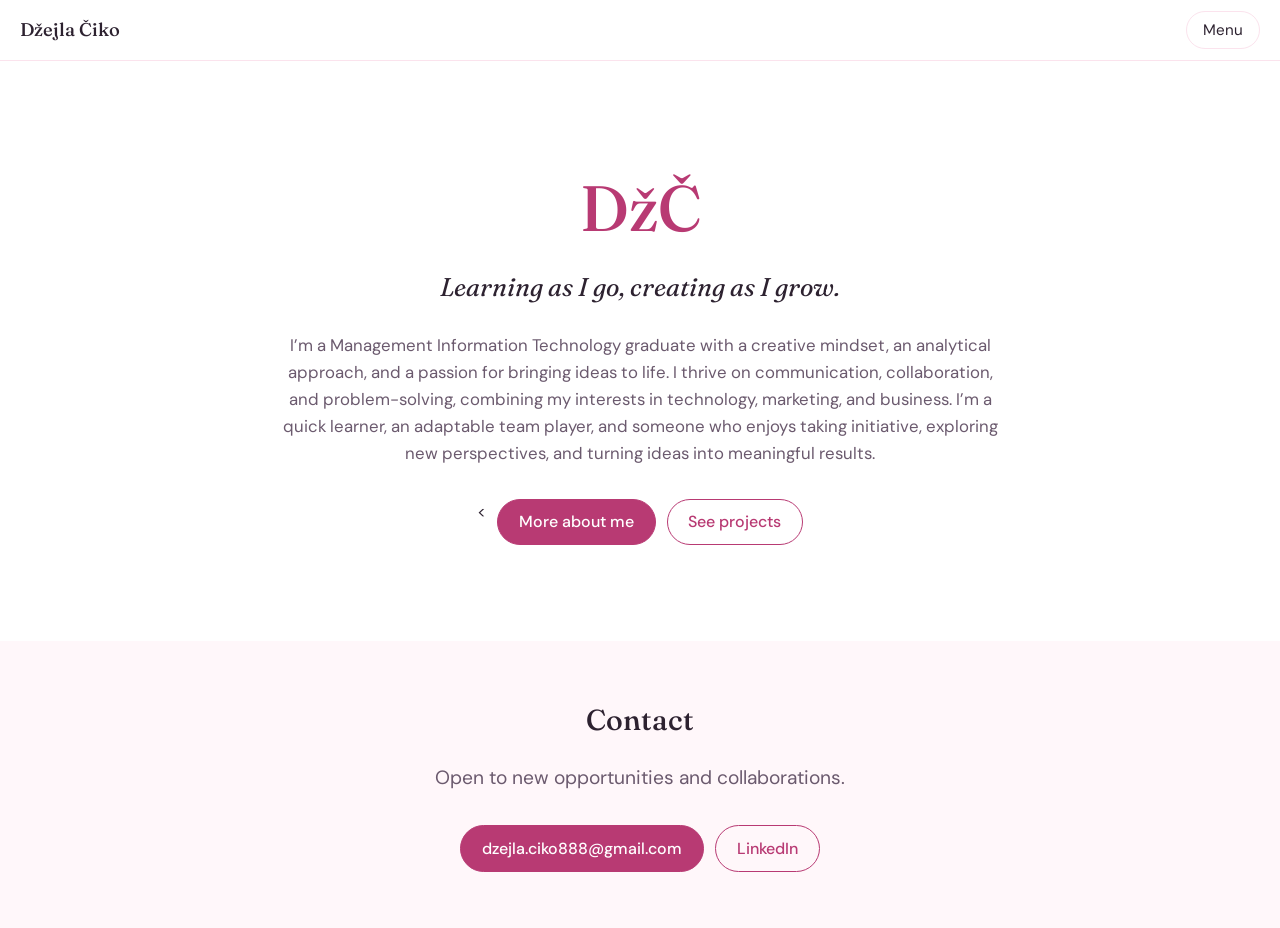
==== index.html @ 60c9c36e "initial portfolio upload" ====
<!DOCTYPE html>
<html lang="bs">
<head>
  <meta charset="utf-8">
  <meta name="viewport" content="width=device-width, initial-scale=1">
  <title>Džejla Čiko</title>
  <link rel="stylesheet" href="https://fonts.googleapis.com/css2?family=Fraunces:ital,opsz,wght@0,9..144,500;1,9..144,500&family=DM+Sans:wght@400;500&display=swap">
  <link rel="stylesheet" href="style.css">
</head>
<body>
        <header class="bar">
    <a class="logo" href="index.html">Džejla Čiko</a>

    <details class="menu">
      <summary>Menu</summary>
      <div class="panel">
        <a href="index.html">Main page</a>
        <a href="projects.html">Projects</a>
        <a class="group" href="about.html">About me</a>
        <div class="sub">
          <a href="about.html#professional">Professional</a>
          <a href="about.html#personal">Personal</a>
        </div>
        <a href="index.html#contact">Contact</a>
      </div>
    </details>
  </header>
    <div class="hero">
    <h1>DžČ</h1>
    <p class="tagline">Learning as I go, creating as I grow.</p>
    <p class="desc">
      I’m a Management Information Technology graduate with a creative mindset, an analytical approach, and a passion for bringing ideas to life. I thrive on communication, collaboration, and problem-solving, combining my interests in technology, marketing, and business. I’m a quick learner, an adaptable team player, and someone who enjoys taking initiative, exploring new perspectives, and turning ideas into meaningful results.
    </p>
    <div class="btns">
      <      <a class="btn main" href="about.html">More about me</a>
      <a class="btn ghost" href="projects.html">See projects</a>
    </div>
  </div>
  <section class="contact" id="contact">
    <h2>Contact</h2>
    <p>Open to new opportunities and collaborations.</p>
    <div class="btns">
      <a class="btn main" href="mailto:dzejla.ciko888@gmail.com">dzejla.ciko888@gmail.com</a>
      <a class="btn ghost" href="https://www.linkedin.com/" target="_blank">LinkedIn</a>
    </div>
  </section>
</body>
</html>
---- style.css ----
:root {
  --bg: #ffffff;
  --ink: #2d2230;
  --muted: #6b5a6e;
  --berry: #b83a73;
  --blush: #fbe3ed;
  --serif: "Fraunces", Georgia, serif;
  --sans: "DM Sans", system-ui, sans-serif;
}

body {
  margin: 0;
  background: var(--bg);
  color: var(--ink);
  font-family: var(--sans);
  line-height: 1.6;
}

.hero {
  text-align: center;
  padding: 6rem 1.25rem;
}

h1 {
  font-family: var(--serif);
  font-weight: 500;
  font-size: 4rem;
  color: var(--berry);
  margin: 0;
}

p {
  font-size: 1.2rem;
  color: var(--muted);
}
.tagline {
  font-family: var(--serif);
  font-style: italic;
  font-size: 1.6rem;
  color: var(--ink);
  margin: 0.5rem 0 0;
}

.desc {
  max-width: 60ch;
  margin: 1.5rem auto 0;
  font-size: 1.05rem;
}

.btns {
  display: flex;
  gap: 0.7rem;
  justify-content: center;
  flex-wrap: wrap;
  margin-top: 2rem;
}

.btn {
  padding: 0.6rem 1.3rem;
  border-radius: 999px;
  border: 1.5px solid var(--berry);
  text-decoration: none;
  font-weight: 500;
  color: var(--berry);
}

.btn:hover { background: var(--blush); }
.btn.main { background: var(--berry); color: #fff; }
.btn.main:hover { background: #9c2f60; }
.bar {
  position: sticky;
  top: 0;
  z-index: 10;
  display: flex;
  justify-content: space-between;
  align-items: center;
  padding: 0.7rem 1.25rem;
  background: var(--bg);
  border-bottom: 1px solid var(--blush);
}

.logo {
  font-family: var(--serif);
  font-size: 1.15rem;
  font-weight: 500;
  color: var(--ink);
  text-decoration: none;
}

.menu { position: relative; }

.menu summary {
  list-style: none;
  cursor: pointer;
  padding: 0.35rem 1rem;
  border: 1px solid var(--blush);
  border-radius: 999px;
  font-size: 0.95rem;
}
.menu summary::-webkit-details-marker { display: none; }

.panel {
  position: absolute;
  right: 0;
  top: calc(100% + 0.5rem);
  min-width: 200px;
  padding: 0.5rem;
  background: var(--bg);
  border: 1px solid var(--blush);
  border-radius: 14px;
  box-shadow: 0 10px 30px rgba(120, 40, 80, 0.12);
}

.panel a {
  display: block;
  padding: 0.45rem 0.8rem;
  border-radius: 8px;
  color: var(--ink);
  text-decoration: none;
}
.panel a:hover { background: var(--blush); }

.panel .group {
  color: var(--berry);
  font-family: var(--serif);
  font-weight: 500;
}
.panel .sub a { padding-left: 1.6rem; }
html { scroll-padding-top: 4.5rem; scroll-behavior: smooth; }

.page { max-width: 760px; margin: 0 auto; padding: 3rem 1.25rem; }
.page h1 { font-size: 2.6rem; }

h2 {
  font-family: var(--serif);
  font-weight: 500;
  font-size: 1.8rem;
  margin: 2.5rem 0 0.5rem;
}

.contact { text-align: center; padding: 3.5rem 1.25rem; background: #fff7fa; }
.contact h2 { margin: 0; }
/* ---------- project cards ---------- */
.intro { color: var(--muted); }

.cards {
  display: grid;
  grid-template-columns: repeat(auto-fit, minmax(240px, 1fr));
  gap: 1.2rem;
  margin-top: 2rem;
}

.card {
  display: flex;
  flex-direction: column;
  gap: 0.5rem;
  overflow: hidden;
  border: 1px solid var(--blush);
  border-radius: 18px;
  background: var(--bg);
  color: var(--ink);
  text-decoration: none;
  transition: transform 0.25s ease, box-shadow 0.25s ease, border-color 0.25s ease;
}
.card > :not(.vis) { margin: 0 1.3rem; }
.card h3 { font-family: var(--serif); font-weight: 500; font-size: 1.25rem; margin-top: 0.2rem; }
.card p { font-size: 0.95rem; margin-top: 0; }

.vis {
  aspect-ratio: 16 / 10;
  display: grid;
  place-items: center;
  text-align: center;
  font-family: var(--serif);
  font-size: 1.5rem;
  line-height: 1.2;
  color: var(--berry);
  margin-bottom: 0.4rem;
  transition: transform 0.4s ease;
}
.v1 { background: #fbe3ed; }
.v2 { background: #ece3f8; }
.v3 { background: #fff1c2; color: #6b4a00; }

.tag {
  align-self: flex-start;
  background: var(--blush);
  color: var(--berry);
  font-size: 0.8rem;
  font-weight: 500;
  padding: 0.15rem 0.7rem;
  border-radius: 999px;
}

.go {
  align-self: flex-start;
  color: var(--berry);
  font-weight: 500;
  font-size: 0.92rem;
  margin-bottom: 1.3rem;
  transition: transform 0.25s ease;
}

/* ---------- hover effects ---------- */
.card:hover {
  transform: translateY(-6px);
  border-color: var(--berry);
  box-shadow: 0 14px 30px rgba(184, 58, 115, 0.15);
}
.card:hover .vis { transform: scale(1.06); }
.card:hover .go { transform: translateX(6px); }

.btn { transition: transform 0.2s ease, box-shadow 0.2s ease, background 0.2s ease; }
.btn:hover { transform: translateY(-2px); box-shadow: 0 6px 16px rgba(184, 58, 115, 0.2); }

.logo { transition: color 0.2s ease; }
.logo:hover { color: var(--berry); }

.menu summary { transition: background 0.2s ease, border-color 0.2s ease; }
.menu summary:hover { background: var(--blush); border-color: var(--berry); }

.panel a { transition: background 0.2s ease, padding-left 0.2s ease; }
.panel a:hover { padding-left: 1.1rem; }
.panel .sub a:hover { padding-left: 1.9rem; }

/* ---------- entrance animations ---------- */
@keyframes rise {
  from { opacity: 0; transform: translateY(14px); }
  to   { opacity: 1; transform: none; }
}
@keyframes drop {
  from { opacity: 0; transform: translateY(-6px); }
  to   { opacity: 1; transform: none; }
}
.hero { animation: rise 0.8s ease both; }
.menu[open] .panel { animation: drop 0.25s ease; }

/* respect people who turn animations off */
@media (prefers-reduced-motion: reduce) {
  * { animation: none !important; transition: none !important; }
}
/* ---------- project page ---------- */
.back {
  display: inline-block;
  margin-bottom: 1.5rem;
  color: var(--berry);
  text-decoration: none;
  font-weight: 500;
  font-size: 0.95rem;
  transition: transform 0.2s ease;
}
.back:hover { transform: translateX(-4px); }

.lede { font-size: 1.1rem; color: var(--muted); max-width: 62ch; }

.facts {
  display: flex;
  flex-wrap: wrap;
  gap: 0.5rem;
  list-style: none;
  padding: 0;
  margin: 1.4rem 0 0;
}
.facts li {
  border: 1px solid var(--blush);
  background: #fff7fa;
  border-radius: 999px;
  padding: 0.2rem 0.85rem;
  font-size: 0.9rem;
}

.blk { margin-top: 2rem; }
.blk h3 {
  font-family: var(--serif);
  font-weight: 500;
  font-size: 1.25rem;
  color: var(--berry);
  margin: 0 0 0.4rem;
}
.blk p, .blk ul { max-width: 64ch; margin-top: 0; }

.todo {
  display: inline-block;
  background: #fff1c2;
  color: #4a3200;
  padding: 0.1rem 0.5rem;
  border-radius: 6px;
}
.gallery {
  display: grid;
  grid-template-columns: repeat(auto-fit, minmax(160px, 1fr));
  gap: 0.8rem;
  margin-top: 1rem;
}
.tile {
  aspect-ratio: 4 / 5;
  display: grid;
  place-items: center;
  text-align: center;
  padding: 0.6rem;
  border: 1.5px dashed var(--berry);
  border-radius: 14px;
  background: #fff7fa;
  color: var(--muted);
  font-size: 0.9rem;
  transition: transform 0.25s ease, background 0.25s ease;
}
.tile:hover { transform: translateY(-4px); background: var(--blush); }
/* ---------- timeline ---------- */
.tl {
  list-style: none;
  padding: 0;
  margin: 0.8rem 0 0;
  border-left: 1.5px solid var(--berry);
}
.tl li {
  position: relative;
  padding: 0 0 1.1rem 1.2rem;
  max-width: 64ch;
}
.tl li::before {
  content: "";
  position: absolute;
  left: -5.5px;
  top: 0.55rem;
  width: 9px;
  height: 9px;
  border-radius: 50%;
  background: var(--bg);
  border: 1.5px solid var(--berry);
  transition: background 0.2s ease, transform 0.2s ease;
}
.tl li:hover::before { background: var(--berry); transform: scale(1.3); }
.tl b { display: block; font-weight: 500; }
.tl .m { display: block; color: var(--muted); font-size: 0.9rem; }
.tl .d { display: block; font-size: 0.95rem; }

.facts li { transition: background 0.2s ease, border-color 0.2s ease; }
.facts li:hover { background: var(--blush); border-color: var(--berry); }
/* ---------- longer text (hobbies, inspiration) ---------- */
.prose p {
  margin: 0 0 1rem;
  line-height: 1.75;
}

/* text aligned on both sides, only on wider screens */
@media (min-width: 600px) {
  .prose p { text-align: justify; }
}
/* ---------- tabs (Professional / Personal) ---------- */
.tabs {
  display: flex;
  gap: 0.5rem;
  margin: 1.5rem 0 2rem;
  flex-wrap: wrap;
}
.tab {
  font: 500 1rem var(--sans);
  padding: 0.55rem 1.5rem;
  border-radius: 999px;
  border: 1.5px solid var(--berry);
  background: var(--bg);
  color: var(--berry);
  cursor: pointer;
  transition: background 0.2s ease, color 0.2s ease, transform 0.2s ease;
}
.tab:hover { background: var(--blush); transform: translateY(-2px); }
.tab[aria-selected="true"] { background: var(--berry); color: #fff; }

.tabpanel[hidden] { display: none; }
.tabpanel { animation: rise 0.4s ease both; }

/* ---------- one size for all longer text ---------- */
.lede,
.prose p,
.tl .d p {
  font-size: 1rem;
  line-height: 1.75;
  margin: 0 0 1rem;
  color: var(--ink);
}
.lede { color: var(--muted); }
.tl .d { margin-top: 0.5rem; }
.tl li { max-width: 70ch; }
.prose p, .blk p { max-width: 70ch; }

/* text aligned on both sides (wider screens only) */
@media (min-width: 600px) {
  .prose p,
  .tl .d p { text-align: justify; }
}

/* ---------- "What I'm into" cards ---------- */
.interests {
  list-style: none;
  padding: 0;
  margin: 0.8rem 0 0;
  display: grid;
  grid-template-columns: repeat(auto-fit, minmax(250px, 1fr));
  gap: 0.9rem;
}
.interests li {
  border: 1px solid var(--blush);
  background: #fff7fa;
  border-radius: 14px;
  padding: 1rem 1.1rem;
  font-size: 1rem;
  line-height: 1.6;
  transition: transform 0.25s ease, border-color 0.25s ease, box-shadow 0.25s ease;
}
.interests li:hover {
  transform: translateY(-4px);
  border-color: var(--berry);
  box-shadow: 0 10px 22px rgba(184, 58, 115, 0.12);
}
.interests b {
  display: block;
  font-family: var(--serif);
  font-weight: 500;
  font-size: 1.05rem;
  color: var(--berry);
  margin-bottom: 0.25rem;
}
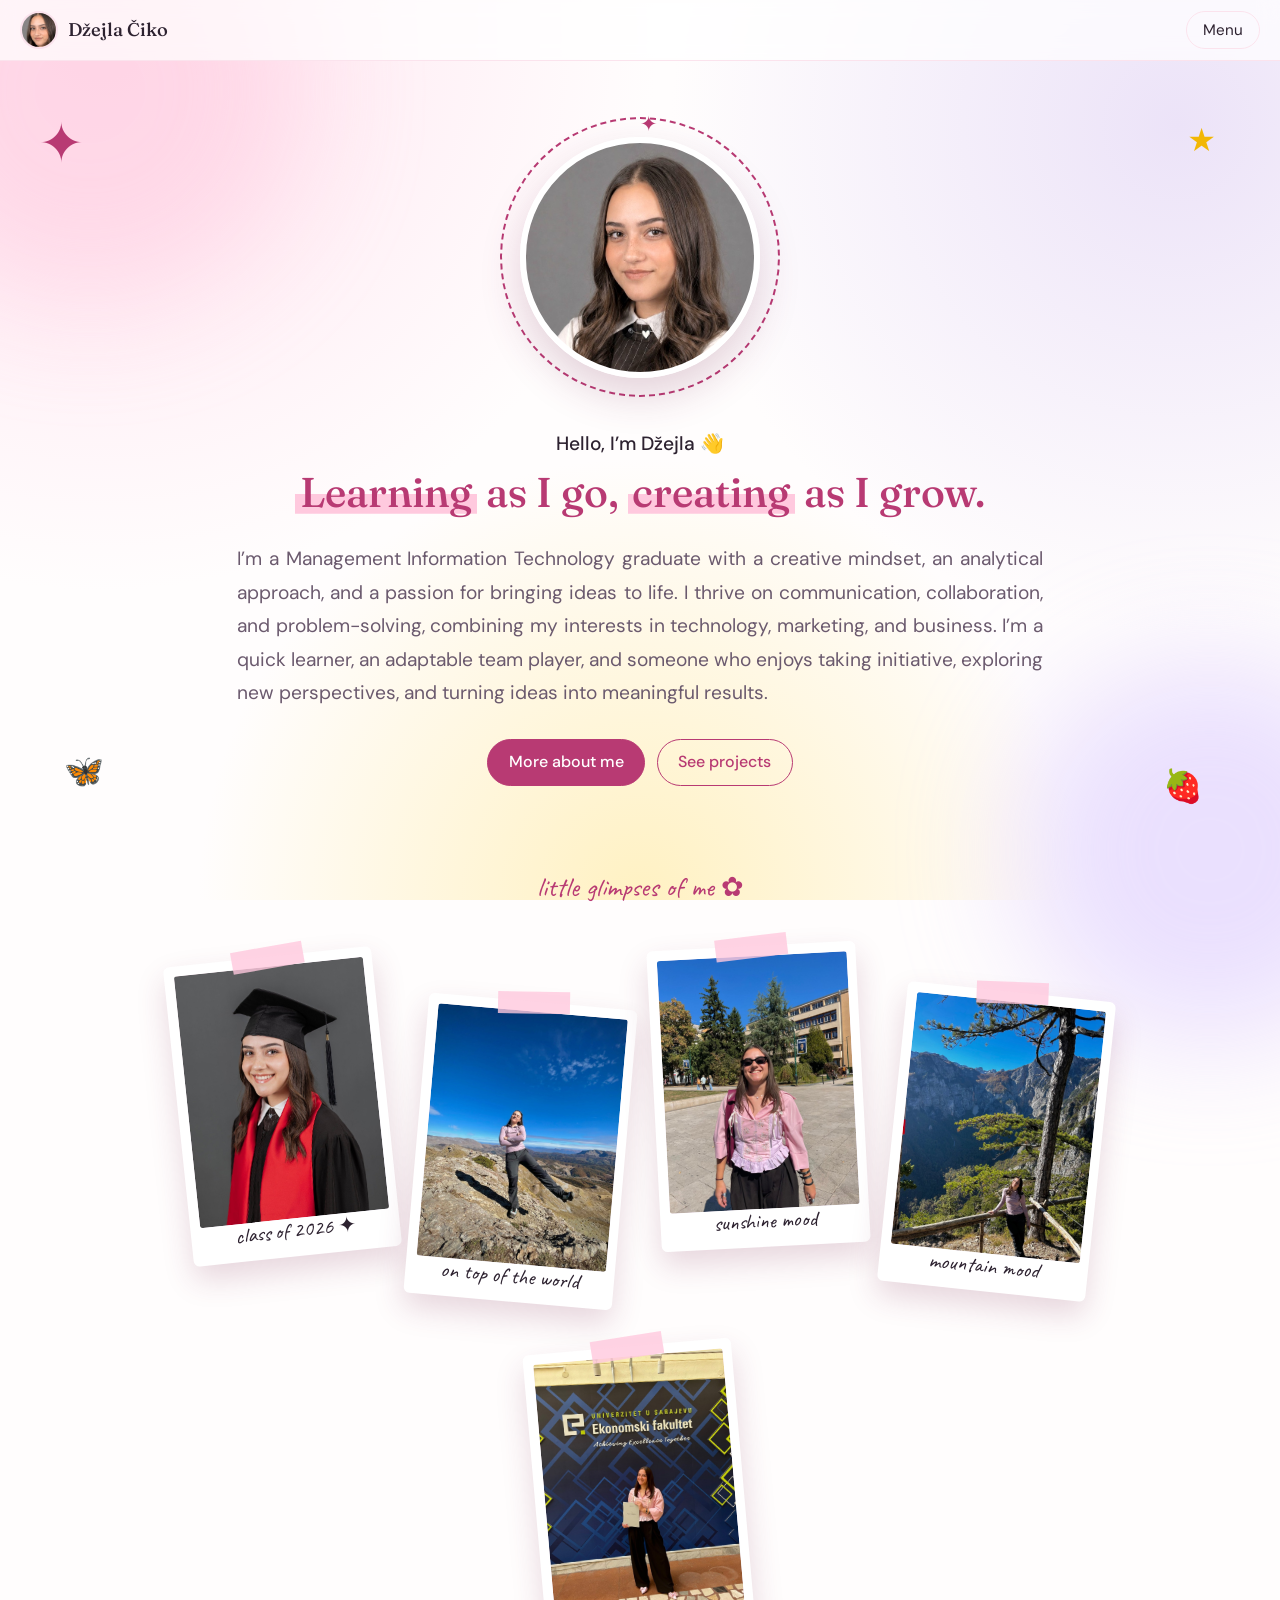
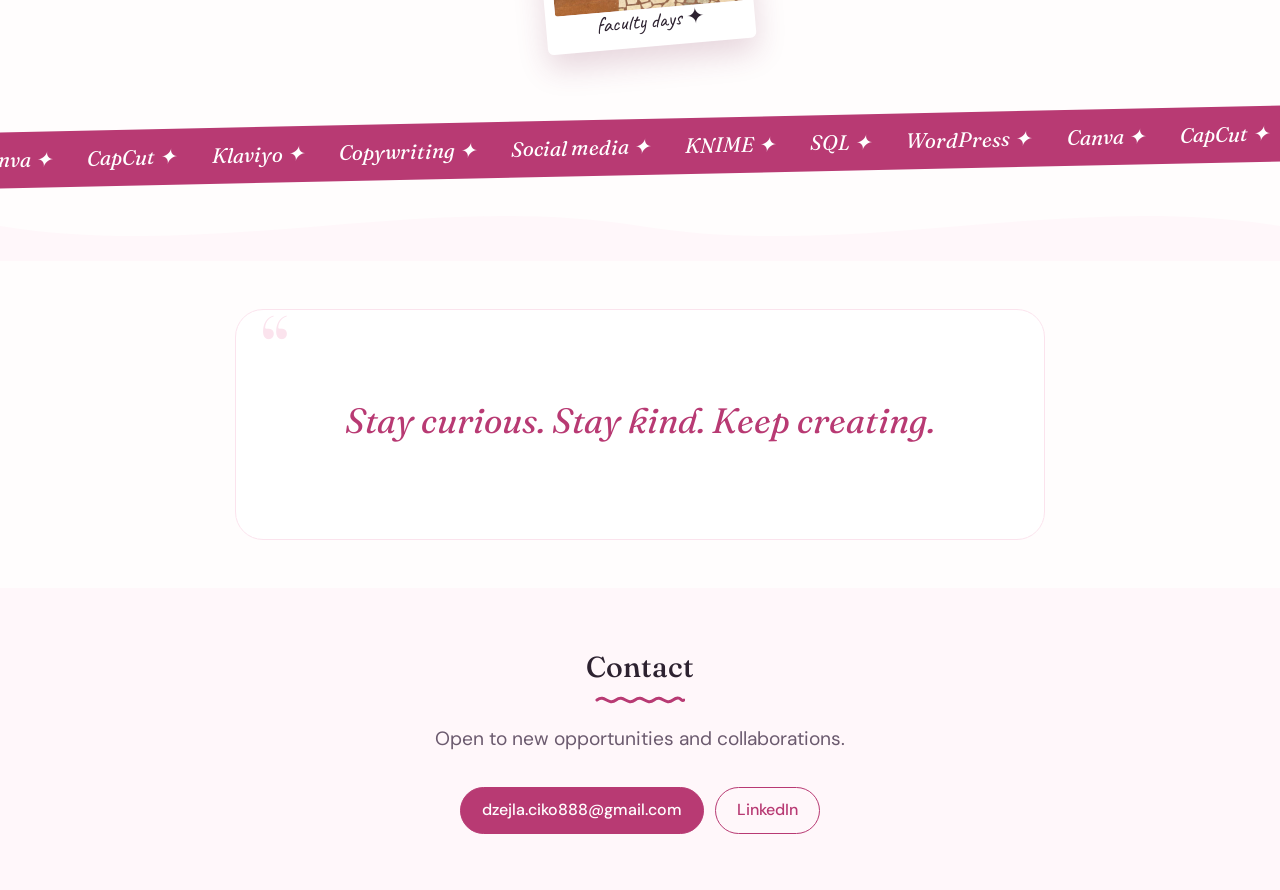
==== commit 86168830: "updated portfolio design" ====
--- a/index.html
+++ b/index.html
@@ -8,9 +8,12 @@
   <link rel="stylesheet" href="style.css">
 </head>
 <body>
-        <header class="bar">
-    <a class="logo" href="index.html">Džejla Čiko</a>
 
+  <header class="bar">
+    <a class="logo" href="index.html">
+      <span class="mini" style="--img:url('images/me.jpg')"></span>
+      Džejla Čiko
+    </a>
     <details class="menu">
       <summary>Menu</summary>
       <div class="panel">
@@ -25,17 +28,69 @@
       </div>
     </details>
   </header>
-    <div class="hero">
-    <h1>DžČ</h1>
-    <p class="tagline">Learning as I go, creating as I grow.</p>
-    <p class="desc">
-      I’m a Management Information Technology graduate with a creative mindset, an analytical approach, and a passion for bringing ideas to life. I thrive on communication, collaboration, and problem-solving, combining my interests in technology, marketing, and business. I’m a quick learner, an adaptable team player, and someone who enjoys taking initiative, exploring new perspectives, and turning ideas into meaningful results.
-    </p>
-    <div class="btns">
-      <      <a class="btn main" href="about.html">More about me</a>
-      <a class="btn ghost" href="projects.html">See projects</a>
+
+    <section class="hero2">
+    <span class="sticker big" style="top:7%;left:3%;color:#b83a73" data-depth="26">✦</span>
+    <span class="sticker" style="bottom:8%;left:5%;--d:-3s" data-depth="34">🦋</span>
+    <span class="sticker pulse" style="top:8%;right:5%;color:#f2b705" data-depth="22">★</span>
+    <span class="sticker" style="bottom:6%;right:6%;--d:-1s" data-depth="30">🍓</span>
+
+    <div class="hero-stack">
+      <div class="portrait">
+        <div class="ring"></div>
+        <div class="avatar" role="img" aria-label="Džejla Čiko" style="--img:url('images/me.jpg')"></div>
+          
+    </div>
+
+      <p class="hello">Hello, I’m Džejla <span class="wave-hand">👋</span></p>
+      <h1 class="catch2"><span class="hl">Learning</span> as I go, <span class="hl">creating</span> as I grow.</h1>
+
+      <p class="desc2">
+        I’m a Management Information Technology graduate with a creative mindset, an analytical approach, and a passion for bringing ideas to life. I thrive on communication, collaboration, and problem-solving, combining my interests in technology, marketing, and business. I’m a quick learner, an adaptable team player, and someone who enjoys taking initiative, exploring new perspectives, and turning ideas into meaningful results.
+      </p>
+
+      <div class="btns">
+        <a class="btn main" href="about.html">More about me</a>
+        <a class="btn ghost" href="projects.html">See projects</a>
+      </div>
+    </div>
+  </section>
+   <section class="wall" aria-label="Photos">
+    <p class="wall-title">little glimpses of me ✿</p>
+
+    <figure class="polaroid" data-depth="16" style="--img:url('images/graduation.jpg')">
+      <div class="photo"></div><figcaption>class of 2026 ✦</figcaption>
+    </figure>
+    <figure class="polaroid" data-depth="26" style="--img:url('images/hike.jpg')">
+      <div class="photo"></div><figcaption>on top of the world</figcaption>
+    </figure>
+    <figure class="polaroid" data-depth="12" style="--img:url('images/sunny.jpg')">
+      <div class="photo"></div><figcaption>sunshine mood</figcaption>
+    </figure>
+    <figure class="polaroid" data-depth="30" style="--img:url('images/mountain.jpg')">
+      <div class="photo"></div><figcaption>mountain mood</figcaption>
+    </figure>
+    <figure class="polaroid" data-depth="20" style="--img:url('images/faculty.jpg')">
+      <div class="photo"></div><figcaption>faculty days ✦</figcaption>
+    </figure>
+  </section>
+  <div class="marquee" aria-hidden="true">
+    <div class="track">
+      <span>Canva ✦</span><span>CapCut ✦</span><span>Klaviyo ✦</span><span>Copywriting ✦</span><span>Social media ✦</span><span>KNIME ✦</span><span>SQL ✦</span><span>WordPress ✦</span>
+      <span>Canva ✦</span><span>CapCut ✦</span><span>Klaviyo ✦</span><span>Copywriting ✦</span><span>Social media ✦</span><span>KNIME ✦</span><span>SQL ✦</span><span>WordPress ✦</span>
     </div>
   </div>
+
+  <div class="wave" aria-hidden="true">
+    <svg viewBox="0 0 2880 80" preserveAspectRatio="none"><path fill="#fff7fa" d="M0,40 C240,80 480,0 720,40 C960,80 1200,0 1440,40 C1680,80 1920,0 2160,40 C2400,80 2640,0 2880,40 L2880,80 L0,80Z"/></svg>
+  </div>
+  <section class="quotes">
+    <div class="quote-card">
+      <span class="qmark" aria-hidden="true">“</span>
+      <blockquote id="quote">Stay curious. Stay kind. Keep creating.</blockquote>
+      <div class="dots" id="qdots"></div>
+    </div>
+  </section>
   <section class="contact" id="contact">
     <h2>Contact</h2>
     <p>Open to new opportunities and collaborations.</p>
@@ -44,5 +99,7 @@
       <a class="btn ghost" href="https://www.linkedin.com/" target="_blank">LinkedIn</a>
     </div>
   </section>
+
+  <script src="script.js" defer></script>
 </body>
 </html>
--- a/style.css
+++ b/style.css
@@ -1,3 +1,4 @@
+@import url("https://fonts.googleapis.com/css2?family=Caveat:wght@500;700&display=swap");
 :root {
   --bg: #ffffff;
   --ink: #2d2230;
@@ -420,4 +421,455 @@
   font-size: 1.05rem;
   color: var(--berry);
   margin-bottom: 0.25rem;
-}+}
+/* ================= FLOWY WORLD ================= */
+:root { --hand: "Caveat", cursive; }
+
+body {
+  overflow-x: clip;
+  background:
+    radial-gradient(circle at 8% 4%, #ffe3ef 0, transparent 38%),
+    radial-gradient(circle at 92% 14%, #ece3f8 0, transparent 36%),
+    radial-gradient(circle at 50% 100%, #fff1c2 0, transparent 40%),
+    #fffdfd;
+  background-attachment: fixed;
+}
+
+/* soft floating colour blobs behind everything */
+body::before, body::after {
+  content: "";
+  position: fixed;
+  z-index: -1;
+  border-radius: 50%;
+  filter: blur(60px);
+  opacity: 0.55;
+  pointer-events: none;
+}
+body::before { width: 420px; height: 420px; background: #ffc9de; top: -120px; left: -120px; animation: drift1 18s ease-in-out infinite alternate; }
+body::after  { width: 380px; height: 380px; background: #d9c8ff; bottom: -140px; right: -120px; animation: drift2 22s ease-in-out infinite alternate; }
+@keyframes drift1 { to { transform: translate(160px, 120px) scale(1.2); } }
+@keyframes drift2 { to { transform: translate(-180px, -100px) scale(1.15); } }
+
+.bar { background: rgba(255, 255, 255, 0.72); backdrop-filter: blur(10px); }
+
+/* ---------- hero stage ---------- */
+.stage { position: relative; overflow: clip; padding: 4.5rem 1.25rem 5rem; }
+.stage-in {
+  position: relative;
+  z-index: 2;
+  max-width: 1000px;
+  margin: 0 auto;
+  display: grid;
+  grid-template-columns: 1.15fr 0.85fr;
+  gap: 2.5rem;
+  align-items: center;
+}
+.hello { margin: 0 0 0.4rem; font-weight: 500; color: var(--ink); }
+.wave-hand { display: inline-block; transform-origin: 70% 70%; animation: hand 2.6s ease-in-out infinite; }
+@keyframes hand {
+  0%, 60%, 100% { transform: rotate(0); }
+  10% { transform: rotate(14deg); } 20% { transform: rotate(-8deg); }
+  30% { transform: rotate(14deg); } 40% { transform: rotate(-4deg); } 50% { transform: rotate(10deg); }
+}
+
+.title {
+  font-family: var(--serif);
+  font-weight: 500;
+  font-size: clamp(4rem, 12vw, 7.5rem);
+  line-height: 1;
+  margin: 0;
+  background: linear-gradient(90deg, #b83a73, #e0709f, #8b5fd1, #b83a73);
+  background-size: 300% 100%;
+  -webkit-background-clip: text;
+  background-clip: text;
+  -webkit-text-fill-color: transparent;
+  color: transparent;
+  animation: shimmer 9s linear infinite;
+}
+@keyframes shimmer { to { background-position: 300% 0; } }
+
+.catch {
+  font-family: var(--serif);
+  font-style: italic;
+  font-size: clamp(1.3rem, 3vw, 1.9rem);
+  margin: 0.5rem 0 0;
+  color: var(--ink);
+}
+.hl {
+  padding: 0 0.12em;
+  background: linear-gradient(#ffc9de, #ffc9de) 0 88% / 0% 38% no-repeat;
+  animation: mark 1s 0.8s ease forwards;
+}
+@keyframes mark { to { background-size: 100% 38%; } }
+
+.stage .desc { margin: 1.2rem 0 0; max-width: 56ch; text-align: left; }
+.stage .btns { justify-content: flex-start; }
+@media (min-width: 600px) { .stage .desc { text-align: justify; } }
+
+/* ---------- stickers ---------- */
+.sticker {
+  position: absolute;
+  z-index: 1;
+  font-size: 2rem;
+  line-height: 1;
+  user-select: none;
+  pointer-events: none;
+  animation: float 7s ease-in-out infinite;
+  animation-delay: var(--d, 0s);
+  transition: translate 0.4s ease-out;
+}
+.sticker.big { font-size: 3.4rem; }
+.sticker.spin  { animation: spin 14s linear infinite; }
+.sticker.pulse { animation: pulse 3s ease-in-out infinite; }
+@keyframes float { 0%, 100% { transform: translateY(0) rotate(0); } 50% { transform: translateY(-22px) rotate(14deg); } }
+@keyframes spin  { to { transform: rotate(360deg); } }
+@keyframes pulse { 50% { transform: scale(1.35); } }
+
+/* ---------- polaroid photos ---------- */
+.photos { position: relative; height: 430px; }
+.polaroid {
+  position: absolute;
+  width: 210px;
+  margin: 0;
+  padding: 0.7rem 0.7rem 2.6rem;
+  background: #fff;
+  border-radius: 6px;
+  box-shadow: 0 14px 30px rgba(120, 40, 80, 0.18);
+  animation: bob 6s ease-in-out infinite;
+  transition: scale 0.35s cubic-bezier(0.3, 1.6, 0.5, 1), rotate 0.35s ease, translate 0.4s ease-out, box-shadow 0.3s ease;
+}
+.polaroid::before {
+  content: "";
+  position: absolute;
+  top: -10px;
+  left: 50%;
+  width: 72px;
+  height: 22px;
+  margin-left: -36px;
+  background: rgba(255, 201, 222, 0.8);
+  rotate: -4deg;
+}
+.polaroid .photo {
+  aspect-ratio: 1;
+  border-radius: 3px;
+  background:
+    var(--img, linear-gradient(transparent, transparent)) center / cover no-repeat,
+    linear-gradient(135deg, #ffd6e7, #e4d6ff);
+}
+.polaroid figcaption {
+  position: absolute;
+  bottom: 0.55rem;
+  left: 0;
+  right: 0;
+  text-align: center;
+  font-family: var(--hand);
+  font-size: 1.35rem;
+  color: var(--ink);
+}
+.polaroid:hover { scale: 1.08; rotate: 0deg; z-index: 6; box-shadow: 0 22px 40px rgba(184, 58, 115, 0.28); }
+.p1 { top: 0;     left: 4%;  rotate: -7deg; }
+.p2 { top: 120px; right: 0;  rotate: 6deg;  animation-delay: -2s; width: 190px; }
+.p3 { top: 250px; left: 12%; rotate: -3deg; animation-delay: -4s; width: 180px; }
+@keyframes bob { 0%, 100% { transform: translateY(0); } 50% { transform: translateY(-14px); } }
+
+.strip { display: flex; flex-wrap: wrap; gap: 1.8rem; justify-content: center; padding: 1.5rem 0 0.5rem; }
+.strip .polaroid { position: relative; animation: none; width: 190px; }
+.strip .polaroid:nth-child(odd)  { rotate: -4deg; }
+.strip .polaroid:nth-child(even) { rotate: 4deg; }
+
+/* ---------- flowing wave ---------- */
+.wave { display: block; width: 100%; height: 70px; overflow: hidden; line-height: 0; }
+.wave svg { width: 200%; height: 100%; animation: flow 14s linear infinite; }
+@keyframes flow { to { transform: translateX(-50%); } }
+
+/* ---------- moving ticker ---------- */
+.marquee {
+  overflow: hidden;
+  background: var(--berry);
+  color: #fff;
+  padding: 0.7rem 0;
+  margin: 1rem -2%;
+  rotate: -1.2deg;
+}
+.marquee .track {
+  display: flex;
+  width: max-content;
+  animation: ticker 24s linear infinite;
+  font-family: var(--serif);
+  font-style: italic;
+  font-size: 1.3rem;
+}
+.marquee .track span { padding-right: 2.2rem; white-space: nowrap; }
+.marquee:hover .track { animation-play-state: paused; }
+@keyframes ticker { to { transform: translateX(-50%); } }
+
+/* ---------- reveal while scrolling ---------- */
+.js .reveal { opacity: 0; }
+.js .reveal.in {
+  opacity: 1;
+  animation: pop 0.8s cubic-bezier(0.2, 0.8, 0.2, 1) backwards;
+  animation-delay: calc(var(--i, 0) * 90ms);
+}
+@keyframes pop { from { opacity: 0; translate: 0 30px; scale: 0.96; } }
+
+/* ---------- extra whimsy ---------- */
+h2::after {
+  content: "";
+  display: block;
+  width: 90px;
+  height: 10px;
+  margin-top: 0.3rem;
+  background: url("data:image/svg+xml,%3Csvg xmlns='http://www.w3.org/2000/svg' width='90' height='10' viewBox='0 0 90 10'%3E%3Cpath d='M2 5c8-6 11 6 19 0s11 6 19 0 11 6 19 0 11 6 19 0 8 3 11 0' fill='none' stroke='%23b83a73' stroke-width='3' stroke-linecap='round'/%3E%3C/svg%3E") no-repeat;
+}
+.contact h2::after { margin-left: auto; margin-right: auto; }
+
+.btn:hover { animation: wiggle 0.5s ease; }
+@keyframes wiggle { 0%, 100% { rotate: 0deg; } 25% { rotate: -3deg; } 75% { rotate: 3deg; } }
+
+.card { transition: transform 0.25s ease, rotate 0.25s ease, box-shadow 0.25s ease, border-color 0.25s ease; }
+.card:nth-child(odd):hover  { rotate: -1.2deg; }
+.card:nth-child(even):hover { rotate: 1.2deg; }
+
+.vis { background-size: 200% 200%; animation: gradmove 9s ease infinite; }
+.v1 { background-image: linear-gradient(120deg, #ffd6e7, #fff0f6, #ffc9de); }
+.v2 { background-image: linear-gradient(120deg, #e4d6ff, #f4edff, #d8c6ff); }
+.v3 { background-image: linear-gradient(120deg, #fff1c2, #fff9e0, #ffe9a0); }
+@keyframes gradmove { 50% { background-position: 100% 100%; } }
+
+.spark {
+  position: fixed;
+  z-index: 50;
+  pointer-events: none;
+  color: var(--berry);
+  font-size: 14px;
+  animation: spark 0.9s ease-out forwards;
+}
+@keyframes spark { to { opacity: 0; transform: translateY(26px) scale(0.3) rotate(120deg); } }
+
+@media (max-width: 760px) {
+  .stage-in { grid-template-columns: 1fr; }
+  .photos { height: 360px; }
+  .polaroid { width: 160px; }
+  .p2 { width: 150px; }
+  .p3 { width: 145px; top: 210px; }
+}
+/* tighter crop so the face fills the circle */
+.avatar {
+  background:
+    var(--img, linear-gradient(transparent, transparent)) 56% 12% / 150% auto no-repeat,
+    linear-gradient(135deg, #ffd6e7, #e4d6ff);
+}
+.mini {
+  background:
+    var(--img, linear-gradient(transparent, transparent)) 53% 18% / 260% auto no-repeat,
+    linear-gradient(135deg, #ffd6e7, #e4d6ff);
+}
+/* ================= TIDY MAIN PAGE ================= */
+.hero2 { position: relative; overflow: clip; padding: 3.5rem 1.25rem 4rem; }
+.hero2-in {
+  position: relative;
+  z-index: 2;
+  max-width: 1000px;
+  margin: 0 auto;
+  display: grid;
+  grid-template-columns: 1.1fr 0.9fr;
+  gap: 3rem;
+  align-items: center;
+}
+.catch2 {
+  font-family: var(--serif);
+  font-weight: 500;
+  font-size: clamp(2.2rem, 5.2vw, 3.6rem);
+  line-height: 1.12;
+  margin: 0;
+}
+.desc2 {
+  margin: 1.3rem 0 0;
+  max-width: 54ch;
+  color: var(--muted);
+  line-height: 1.75;
+}
+@media (min-width: 600px) { .desc2 { text-align: justify; } }
+.hero2 .btns { justify-content: flex-start; }
+
+/* round photo with a slowly turning ring */
+.portrait { position: relative; width: min(340px, 80vw); aspect-ratio: 1; justify-self: center; }
+.avatar {
+  position: absolute;
+  inset: 7%;
+  border-radius: 50%;
+  border: 6px solid #fff;
+  box-shadow: 0 18px 40px rgba(120, 40, 80, 0.2);
+  background:
+    var(--img, linear-gradient(transparent, transparent)) 56% 12% / 150% auto no-repeat,
+    linear-gradient(135deg, #ffd6e7, #e4d6ff);
+  transition: transform 0.4s ease;
+}
+.portrait:hover .avatar { transform: scale(1.03) rotate(-1.5deg); }
+.ring {
+  position: absolute;
+  inset: 0;
+  border-radius: 50%;
+  border: 2px dashed var(--berry);
+  animation: spin 40s linear infinite;
+}
+.ring::before { content: "✦"; position: absolute; top: -12px; left: 50%; color: var(--berry); font-size: 1.3rem; }
+
+/* small round photo next to the name in the top bar */
+.logo { display: inline-flex; align-items: center; gap: 0.6rem; }
+.mini {
+  width: 34px;
+  height: 34px;
+  border-radius: 50%;
+  border: 2px solid var(--blush);
+  background:
+    var(--img, linear-gradient(transparent, transparent)) 53% 18% / 260% auto no-repeat,
+    linear-gradient(135deg, #ffd6e7, #e4d6ff);
+}
+
+@media (max-width: 760px) {
+  .hero2-in { grid-template-columns: 1fr; gap: 2.5rem; }
+  .portrait { order: -1; width: min(250px, 70vw); }
+}
+/* ================= CENTERED STACK: photo, then punchline ================= */
+.hero-stack {
+  position: relative;
+  z-index: 2;
+  max-width: 1000px;
+  margin: 0 auto;
+  display: flex;
+  flex-direction: column;
+  align-items: center;
+  text-align: center;
+}
+.hero-stack .portrait { width: min(280px, 70vw); margin-bottom: 2rem; }
+.hero-stack .hello { margin: 0 0 0.5rem; }
+.catch2 {
+  font-size: clamp(1.3rem, 3.6vw, 2.6rem);
+  line-height: 1.2;
+  text-align: center;
+}
+@media (min-width: 700px) { .catch2 { white-space: nowrap; } }
+
+.hero-stack .desc2 {
+  max-width: 62ch;
+  margin: 1.5rem auto 0;
+}
+.hero-stack .btns { justify-content: center; margin-top: 1.8rem; }
+/* ---------- polaroids next to the portrait ---------- */
+.portrait .polaroid { padding: 0.5rem 0.5rem 2rem; }
+.portrait .polaroid figcaption { font-size: 1.05rem; bottom: 0.4rem; }
+.pa { width: 135px; bottom: -6%; left: -44%; top: auto; rotate: -8deg; }
+.pb { width: 125px; top: -2%; right: -42%; rotate: 7deg; animation-delay: -3s; }
+
+@media (max-width: 760px) {
+  .pa { width: 105px; left: -22%; }
+  .pb { width: 100px; right: -20%; }
+}
+
+/* ---------- rotating quotes ---------- */
+.quotes { padding: 3rem 1.25rem; }
+.quote-card {
+  position: relative;
+  max-width: 760px;
+  margin: 0 auto;
+  padding: 3rem 1.5rem 2rem;
+  text-align: center;
+  border: 1px solid var(--blush);
+  border-radius: 28px;
+  background: rgba(255, 255, 255, 0.75);
+}
+.qmark {
+  position: absolute;
+  top: -0.2rem;
+  left: 1.6rem;
+  font-family: var(--serif);
+  font-size: 6rem;
+  line-height: 1;
+  color: var(--blush);
+}
+#quote {
+  margin: 0;
+  min-height: 3.6em;
+  display: grid;
+  place-items: center;
+  font-family: var(--serif);
+  font-style: italic;
+  font-size: clamp(1.4rem, 3.4vw, 2.2rem);
+  line-height: 1.3;
+  color: var(--berry);
+  transition: opacity 0.35s ease, transform 0.35s ease;
+}
+#quote.out { opacity: 0; transform: translateY(10px); }
+.dots { display: flex; gap: 0.5rem; justify-content: center; margin-top: 1.4rem; }
+.dots button {
+  width: 10px;
+  height: 10px;
+  padding: 0;
+  border: 0;
+  border-radius: 50%;
+  background: var(--blush);
+  cursor: pointer;
+  transition: background 0.2s ease, transform 0.2s ease;
+}
+.dots button.on { background: var(--berry); transform: scale(1.3); }
+/* ---------- floating polaroid wall (main page) ---------- */
+.wall {
+  display: flex;
+  flex-wrap: wrap;
+  justify-content: center;
+  align-items: flex-start;
+  gap: 1.8rem;
+  max-width: 1100px;
+  margin: 0 auto;
+  padding: 1rem 1.25rem 3.5rem;
+}
+.wall-title {
+  flex-basis: 100%;
+  margin: 0 0 0.5rem;
+  text-align: center;
+  font-family: var(--hand);
+  font-size: 1.7rem;
+  color: var(--berry);
+}
+.wall .polaroid {
+  position: relative;
+  width: clamp(140px, 17vw, 190px);
+  padding: 0.6rem 0.6rem 2.4rem;
+}
+.wall .polaroid .photo { aspect-ratio: 3 / 4; }
+.wall .polaroid:nth-of-type(1) { rotate: -6deg; margin-top: 10px; animation-delay: -1s; }
+.wall .polaroid:nth-of-type(2) { rotate: 5deg;  margin-top: 55px; animation-delay: -3s; }
+.wall .polaroid:nth-of-type(3) { rotate: -3deg; margin-top: 0;    animation-delay: -5s; }
+.wall .polaroid:nth-of-type(4) { rotate: 6deg;  margin-top: 45px; animation-delay: -2s; }
+.wall .polaroid:nth-of-type(5) { rotate: -5deg; margin-top: 15px; animation-delay: -4s; }
+/* ---------- floating polaroid wall (main page) ---------- */
+.wall {
+  display: flex;
+  flex-wrap: wrap;
+  justify-content: center;
+  align-items: flex-start;
+  gap: 1.8rem;
+  max-width: 1100px;
+  margin: 0 auto;
+  padding: 1rem 1.25rem 3.5rem;
+}
+.wall-title {
+  flex-basis: 100%;
+  margin: 0 0 0.5rem;
+  text-align: center;
+  font-family: var(--hand);
+  font-size: 1.7rem;
+  color: var(--berry);
+}
+.wall .polaroid {
+  position: relative;
+  width: clamp(140px, 17vw, 190px);
+  padding: 0.6rem 0.6rem 2.4rem;
+}
+.wall .polaroid .photo { aspect-ratio: 3 / 4; }
+.wall .polaroid:nth-of-type(1) { rotate: -6deg; margin-top: 10px; animation-delay: -1s; }
+.wall .polaroid:nth-of-type(2) { rotate: 5deg;  margin-top: 55px; animation-delay: -3s; }
+.wall .polaroid:nth-of-type(3) { rotate: -3deg; margin-top: 0;    animation-delay: -5s; }
+.wall .polaroid:nth-of-type(4) { rotate: 6deg;  margin-top: 45px; animation-delay: -2s; }
+.wall .polaroid:nth-of-type(5) { rotate: -5deg; margin-top: 15px; animation-delay: -4s; }
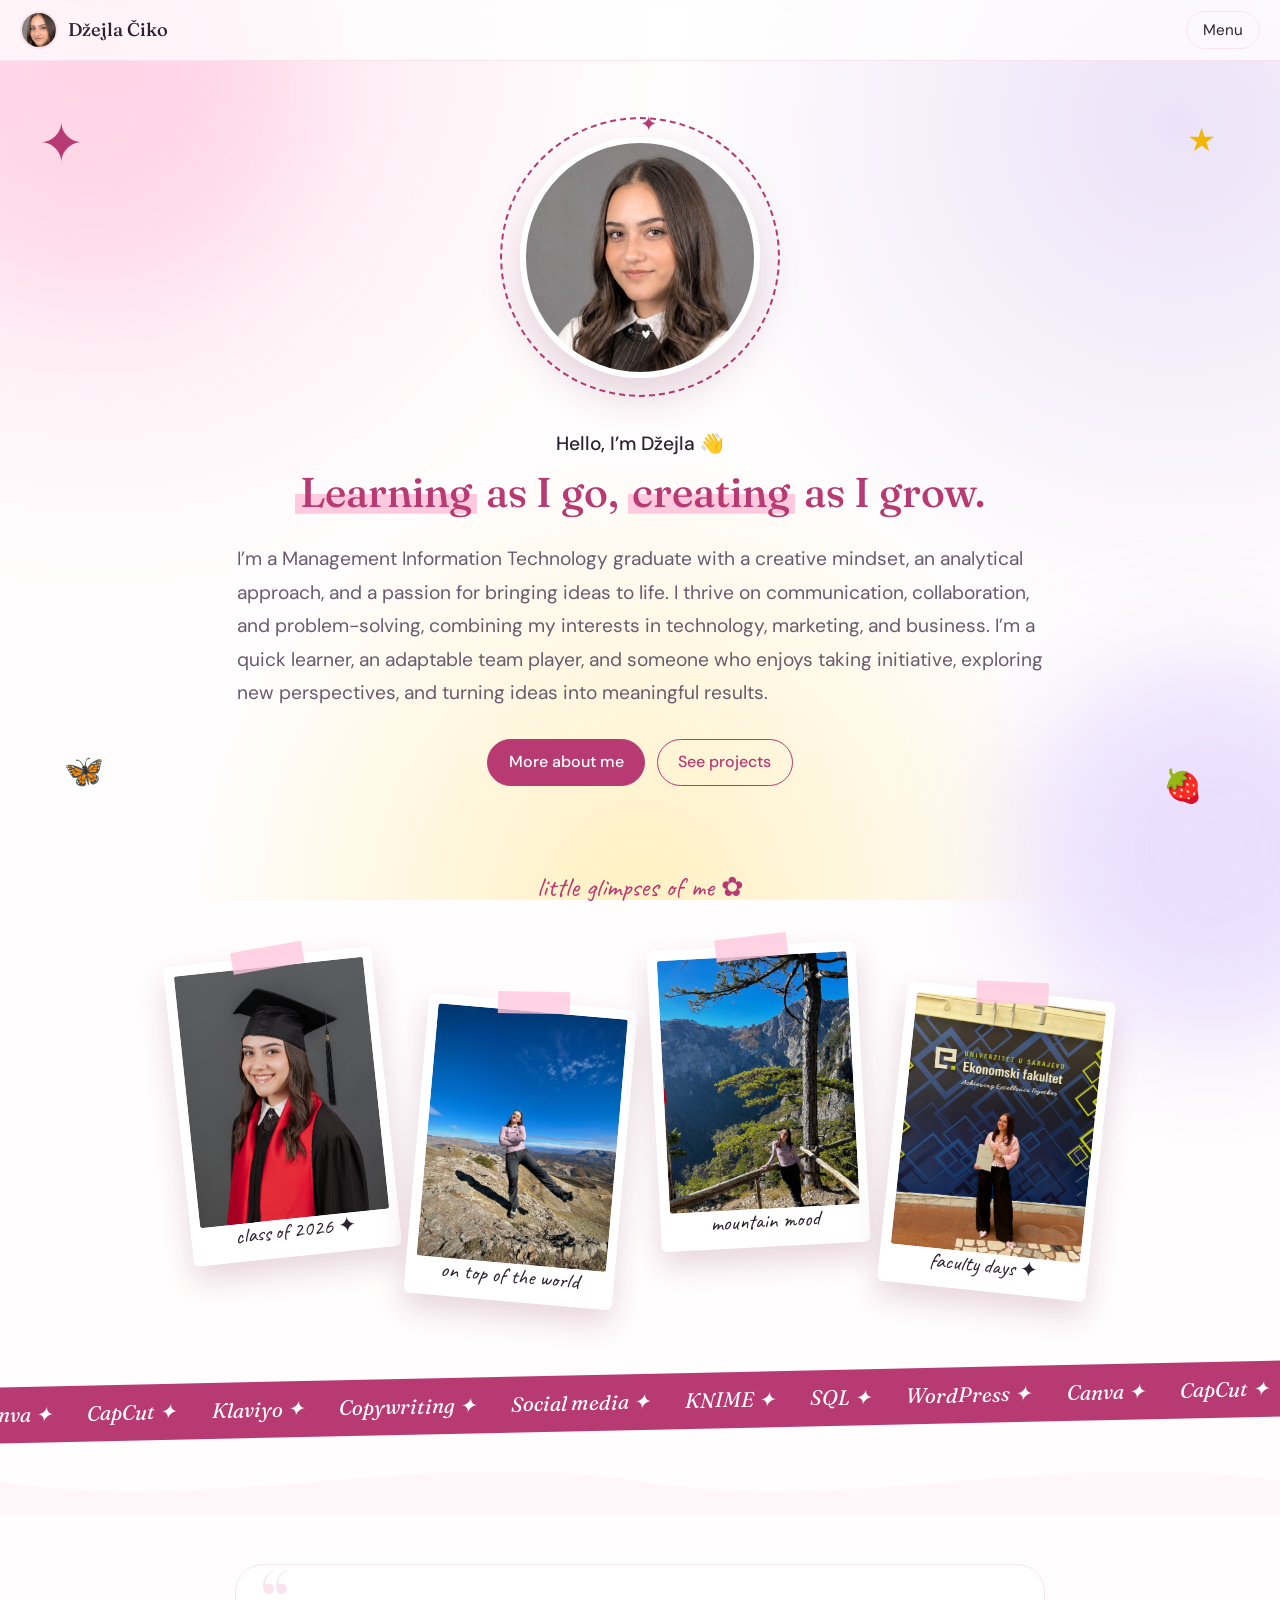
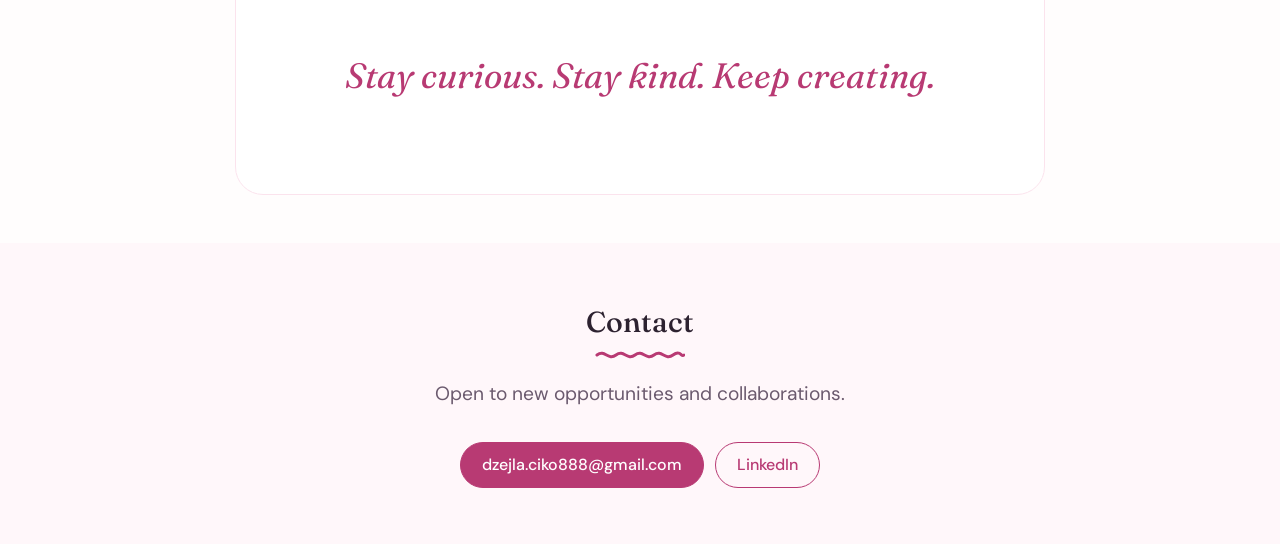
==== commit 024f8c30: "for portfolio" ====
--- a/index.html
+++ b/index.html
@@ -64,9 +64,7 @@
     <figure class="polaroid" data-depth="26" style="--img:url('images/hike.jpg')">
       <div class="photo"></div><figcaption>on top of the world</figcaption>
     </figure>
-    <figure class="polaroid" data-depth="12" style="--img:url('images/sunny.jpg')">
-      <div class="photo"></div><figcaption>sunshine mood</figcaption>
-    </figure>
+
     <figure class="polaroid" data-depth="30" style="--img:url('images/mountain.jpg')">
       <div class="photo"></div><figcaption>mountain mood</figcaption>
     </figure>
@@ -96,8 +94,7 @@
     <p>Open to new opportunities and collaborations.</p>
     <div class="btns">
       <a class="btn main" href="mailto:dzejla.ciko888@gmail.com">dzejla.ciko888@gmail.com</a>
-      <a class="btn ghost" href="https://www.linkedin.com/" target="_blank">LinkedIn</a>
-    </div>
+<a class="btn ghost" href="https://www.linkedin.com/in/d%C5%BEejla-%C4%8Diko-9150a7305/" target="_blank" rel="noopener">LinkedIn</a>    </div>
   </section>
 
   <script src="script.js" defer></script>
--- a/style.css
+++ b/style.css
@@ -342,12 +342,9 @@
 .prose p {
   margin: 0 0 1rem;
   line-height: 1.75;
-}
-
-/* text aligned on both sides, only on wider screens */
-@media (min-width: 600px) {
-  .prose p { text-align: justify; }
-}
+  text-align: left;
+}
+
 /* ---------- tabs (Professional / Personal) ---------- */
 .tabs {
   display: flex;
@@ -385,11 +382,9 @@
 .tl li { max-width: 70ch; }
 .prose p, .blk p { max-width: 70ch; }
 
-/* text aligned on both sides (wider screens only) */
-@media (min-width: 600px) {
-  .prose p,
-  .tl .d p { text-align: justify; }
-}
+/* text aligned to the left */
+.prose p,
+.tl .d p { text-align: left; }
 
 /* ---------- "What I'm into" cards ---------- */
 .interests {
@@ -504,7 +499,6 @@
 
 .stage .desc { margin: 1.2rem 0 0; max-width: 56ch; text-align: left; }
 .stage .btns { justify-content: flex-start; }
-@media (min-width: 600px) { .stage .desc { text-align: justify; } }
 
 /* ---------- stickers ---------- */
 .sticker {
@@ -688,8 +682,8 @@
   max-width: 54ch;
   color: var(--muted);
   line-height: 1.75;
-}
-@media (min-width: 600px) { .desc2 { text-align: justify; } }
+  text-align: left;
+}
 .hero2 .btns { justify-content: flex-start; }
 
 /* round photo with a slowly turning ring */
@@ -754,6 +748,7 @@
 .hero-stack .desc2 {
   max-width: 62ch;
   margin: 1.5rem auto 0;
+  text-align: left;
 }
 .hero-stack .btns { justify-content: center; margin-top: 1.8rem; }
 /* ---------- polaroids next to the portrait ---------- */
@@ -843,33 +838,164 @@
 .wall .polaroid:nth-of-type(3) { rotate: -3deg; margin-top: 0;    animation-delay: -5s; }
 .wall .polaroid:nth-of-type(4) { rotate: 6deg;  margin-top: 45px; animation-delay: -2s; }
 .wall .polaroid:nth-of-type(5) { rotate: -5deg; margin-top: 15px; animation-delay: -4s; }
-/* ---------- floating polaroid wall (main page) ---------- */
-.wall {
-  display: flex;
-  flex-wrap: wrap;
-  justify-content: center;
-  align-items: flex-start;
-  gap: 1.8rem;
-  max-width: 1100px;
-  margin: 0 auto;
-  padding: 1rem 1.25rem 3.5rem;
-}
-.wall-title {
-  flex-basis: 100%;
-  margin: 0 0 0.5rem;
+/* ---------- SafeLine gallery ---------- */
+.shots {
+  display: grid;
+  grid-template-columns: 1fr 1fr;
+  gap: 1rem;
+  margin-top: 1.2rem;
+}
+.shot {
+  display: block;
+  overflow: hidden;
+  border-radius: 16px;
+  border: 1px solid var(--blush);
+  box-shadow: 0 10px 24px rgba(120, 40, 80, 0.12);
+  transition: transform 0.3s ease, box-shadow 0.3s ease;
+}
+.shot.wide { grid-column: 1 / -1; }
+.shot img {
+  display: block;
+  width: 100%;
+  height: auto;
+  transition: transform 0.5s ease;
+}
+.shot:hover {
+  transform: translateY(-4px);
+  box-shadow: 0 16px 32px rgba(184, 58, 115, 0.2);
+}
+.shot:hover img { transform: scale(1.03); }
+
+@media (max-width: 600px) {
+  .shots { grid-template-columns: 1fr; }
+}
+/* three photos in a row */
+.shots.cols3 {
+  grid-template-columns: repeat(3, 1fr);
+  align-items: start;
+}
+@media (max-width: 700px) {
+  .shots.cols3 { grid-template-columns: 1fr; }
+}
+/* ================= GALLERY, VIDEO, INSTAGRAM BOX ================= */
+.shots {
+  display: grid;
+  grid-template-columns: 1fr 1fr;
+  gap: 1rem;
+  margin-top: 1.2rem;
+}
+.shots.cols3 { grid-template-columns: repeat(3, 1fr); align-items: start; }
+
+.shot {
+  display: block;
+  overflow: hidden;
+  border-radius: 16px;
+  border: 1px solid var(--blush);
+  box-shadow: 0 10px 24px rgba(120, 40, 80, 0.12);
+  transition: transform 0.3s ease, box-shadow 0.3s ease;
+}
+.shot img { display: block; width: 100%; height: auto; transition: transform 0.5s ease; }
+.shot:hover { transform: translateY(-4px); box-shadow: 0 16px 32px rgba(184, 58, 115, 0.2); }
+.shot:hover img { transform: scale(1.03); }
+
+.shot.vid video { display: block; width: 100%; height: auto; background: #000; }
+.shot.vid:hover { transform: none; }
+
+.more {
+  margin-top: 1.8rem;
+  padding: 1.4rem 1.5rem;
   text-align: center;
-  font-family: var(--hand);
-  font-size: 1.7rem;
-  color: var(--berry);
-}
-.wall .polaroid {
-  position: relative;
-  width: clamp(140px, 17vw, 190px);
-  padding: 0.6rem 0.6rem 2.4rem;
-}
-.wall .polaroid .photo { aspect-ratio: 3 / 4; }
-.wall .polaroid:nth-of-type(1) { rotate: -6deg; margin-top: 10px; animation-delay: -1s; }
-.wall .polaroid:nth-of-type(2) { rotate: 5deg;  margin-top: 55px; animation-delay: -3s; }
-.wall .polaroid:nth-of-type(3) { rotate: -3deg; margin-top: 0;    animation-delay: -5s; }
-.wall .polaroid:nth-of-type(4) { rotate: 6deg;  margin-top: 45px; animation-delay: -2s; }
-.wall .polaroid:nth-of-type(5) { rotate: -5deg; margin-top: 15px; animation-delay: -4s; }+  background: #fff7fa;
+  border: 1px dashed var(--berry);
+  border-radius: 18px;
+}
+.more p { margin: 0 auto 1rem; }
+
+@media (max-width: 700px) {
+  .shots, .shots.cols3 { grid-template-columns: 1fr; }
+}
+/* ---------- photo lightbox ---------- */
+.lightbox {
+  position: fixed;
+  inset: 0;
+  z-index: 100;
+  display: grid;
+  place-items: center;
+  padding: 4rem 1rem 1.5rem;
+  background: rgba(45, 34, 48, 0.88);
+  backdrop-filter: blur(6px);
+  animation: lbfade 0.25s ease;
+}
+.lightbox[hidden] { display: none; }
+.lightbox img {
+  max-width: 100%;
+  max-height: calc(100vh - 5.5rem);
+  border-radius: 14px;
+  box-shadow: 0 20px 60px rgba(0, 0, 0, 0.4);
+}
+.lb-close {
+  position: absolute;
+  top: 1rem;
+  right: 1rem;
+  font: 500 1rem var(--sans);
+  color: #fff;
+  background: var(--berry);
+  border: 0;
+  border-radius: 999px;
+  padding: 0.5rem 1.1rem;
+  cursor: pointer;
+}
+@keyframes lbfade { from { opacity: 0; } }
+/* DN Stein card colour (stone and espresso) */
+.v4 {
+  background-image: linear-gradient(120deg, #efe3d4, #f8f1e8, #e6d3bb);
+  color: #4a3320;
+}
+
+/* buttons for presentation / prototype links */
+.linkrow { display: flex; flex-wrap: wrap; gap: 0.7rem; margin-top: 0.6rem; }
+/* DN Stein page: same size, left-aligned text */
+.plain .lede,
+.plain .blk p,
+.plain .blk li {
+  font-size: 1rem;
+  line-height: 1.75;
+  color: var(--ink);
+  text-align: left;
+}
+.plain .blk p { margin: 0 0 1rem; max-width: 70ch; }
+.plain .blk ul:not(.facts) { padding-left: 1.2rem; max-width: 70ch; }
+.plain .blk ul:not(.facts) li { margin-bottom: 0.5rem; }
+.plain .blk .facts li { font-size: 0.9rem; line-height: 1.4; }
+/* Werkstatt card colour (warm taupe and plum, from the slide) */
+.v5 {
+  background-image: linear-gradient(120deg, #ebe6e2, #f6f3f0, #d9cfc8);
+  color: #2f0e1f;
+}
+
+/* project pages: same size, left-aligned text */
+.linkrow { display: flex; flex-wrap: wrap; gap: 0.7rem; margin-top: 0.6rem; }
+.plain .lede,
+.plain .blk p,
+.plain .blk li {
+  font-size: 1rem;
+  line-height: 1.75;
+  color: var(--ink);
+  text-align: left;
+}
+.plain .blk p { margin: 0 0 1rem; max-width: 70ch; }
+.plain .blk ul:not(.facts) { padding-left: 1.2rem; max-width: 70ch; }
+.plain .blk ul:not(.facts) li { margin-bottom: 0.5rem; }
+.plain .blk .facts li { font-size: 0.9rem; line-height: 1.4; }
+.shot.vertical { aspect-ratio: 9 / 16; max-width: 320px; }
+.shot.vertical video { width: 100%; height: 100%; object-fit: cover; }
+.shot.vertical { aspect-ratio: 9 / 16; max-width: 320px; background: #000; }
+.shot.vertical video { width: 100%; height: 100%; object-fit: contain; }
+
+.sub-h { margin: 2.5rem 0 .5rem; font-size: 1.1rem; }
+.docs { display: grid; gap: 1rem; grid-template-columns: repeat(auto-fit, minmax(240px, 1fr)); margin: 1.25rem 0 2rem; }
+.doc { display: flex; flex-direction: column; gap: .5rem; padding: 1.25rem; border: 1px solid rgba(128,128,128,.35); border-radius: 12px; text-decoration: none; color: inherit; transition: transform .2s, border-color .2s; }
+.doc:hover { transform: translateY(-3px); border-color: currentColor; }
+.doc-title { font-weight: 500; line-height: 1.3; }
+.doc-desc { font-size: .9rem; opacity: .75; }
+.doc-cta { margin-top: auto; font-size: .9rem; font-weight: 500; }
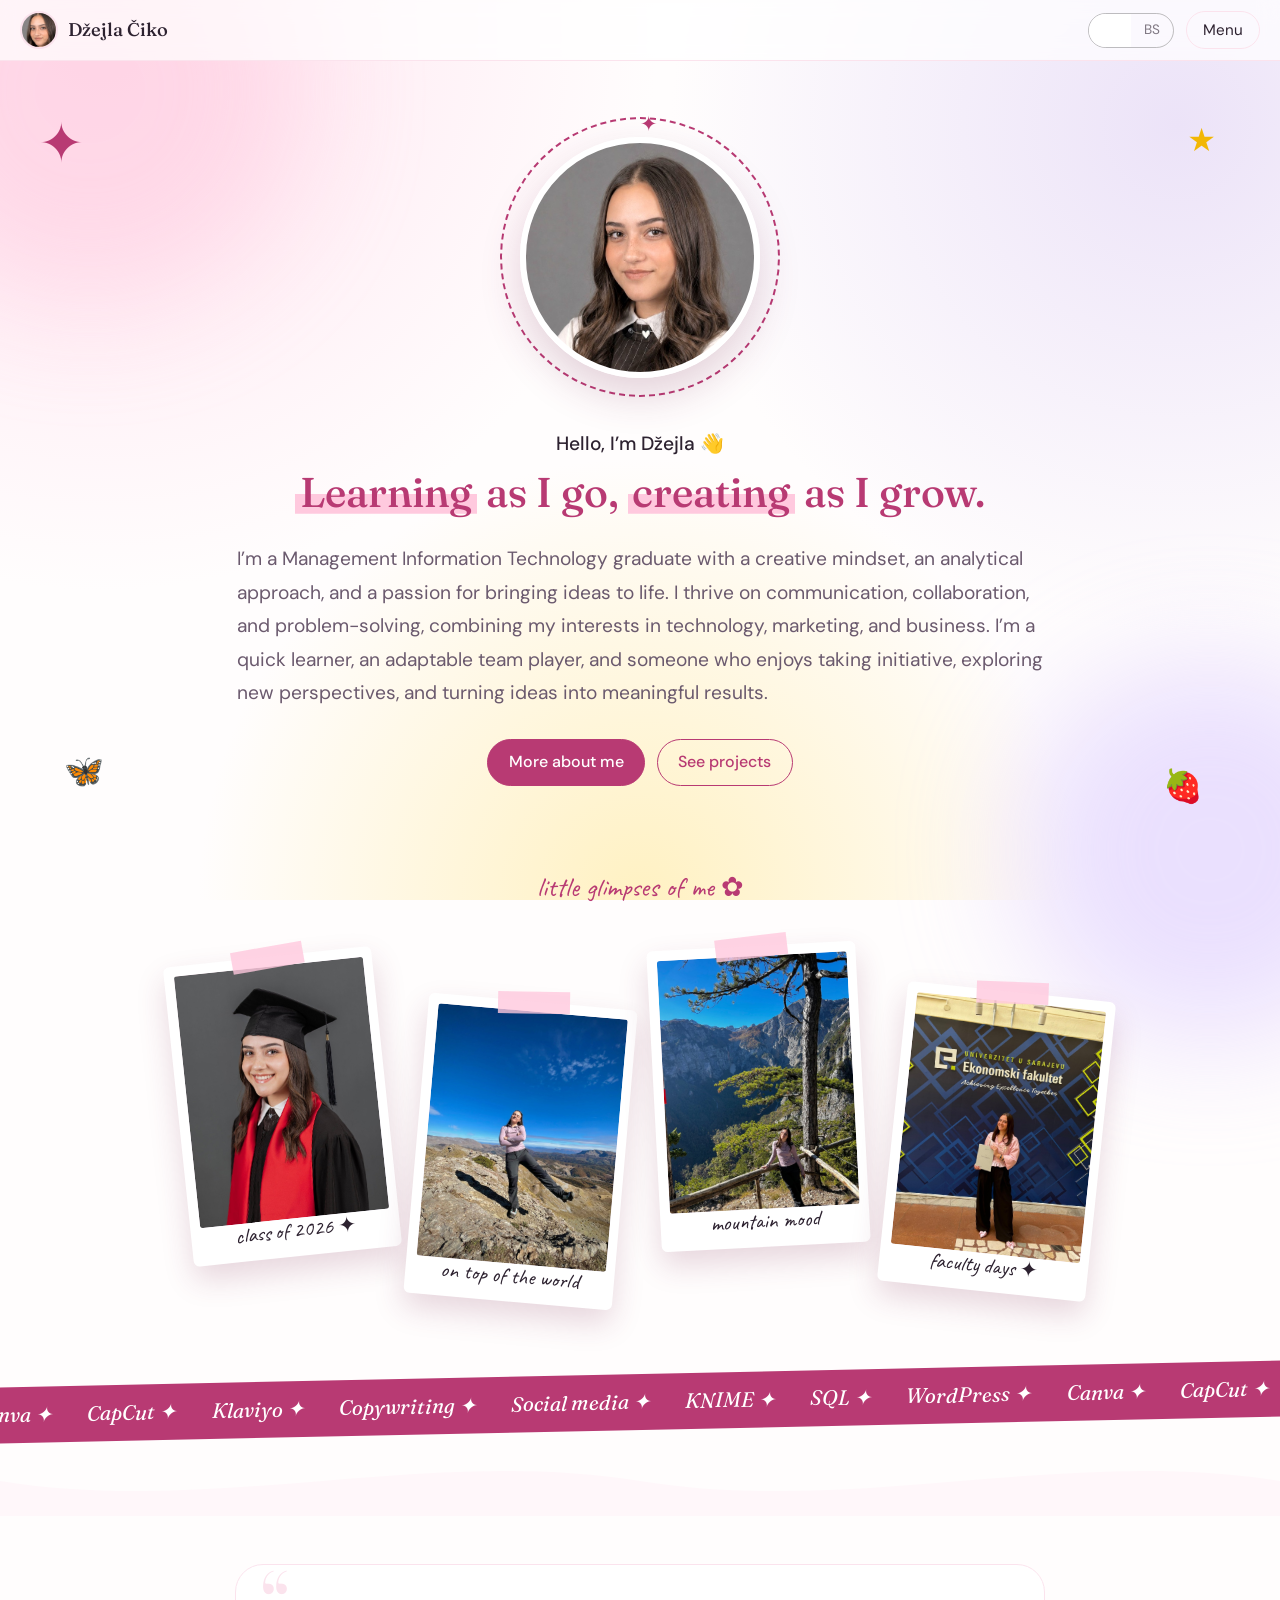
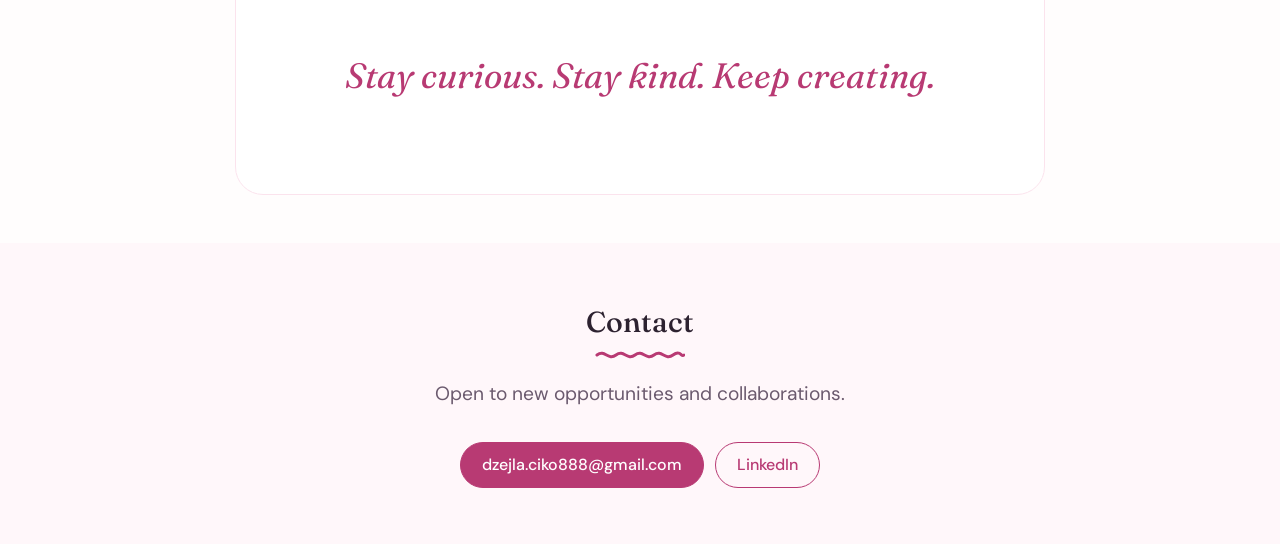
==== commit 6803fdb0: "jj" ====
--- a/index.html
+++ b/index.html
@@ -1,5 +1,5 @@
 <!DOCTYPE html>
-<html lang="bs">
+<html lang="en">
 <head>
   <meta charset="utf-8">
   <meta name="viewport" content="width=device-width, initial-scale=1">
@@ -29,7 +29,7 @@
     </details>
   </header>
 
-    <section class="hero2">
+  <section class="hero2">
     <span class="sticker big" style="top:7%;left:3%;color:#b83a73" data-depth="26">✦</span>
     <span class="sticker" style="bottom:8%;left:5%;--d:-3s" data-depth="34">🦋</span>
     <span class="sticker pulse" style="top:8%;right:5%;color:#f2b705" data-depth="22">★</span>
@@ -39,39 +39,40 @@
       <div class="portrait">
         <div class="ring"></div>
         <div class="avatar" role="img" aria-label="Džejla Čiko" style="--img:url('images/me.jpg')"></div>
-          
-    </div>
+      </div>
 
-      <p class="hello">Hello, I’m Džejla <span class="wave-hand">👋</span></p>
-      <h1 class="catch2"><span class="hl">Learning</span> as I go, <span class="hl">creating</span> as I grow.</h1>
+      <p class="hello" data-bs="Zdravo, ja sam Džejla <span class=&quot;wave-hand&quot;>👋</span>">Hello, I’m Džejla <span class="wave-hand">👋</span></p>
+      <h1 class="catch2" data-bs="<span class=&quot;hl&quot;>Učim</span> dok idem, <span class=&quot;hl&quot;>stvaram</span> dok rastem."><span class="hl">Learning</span> as I go, <span class="hl">creating</span> as I grow.</h1>
 
-      <p class="desc2">
+      <p class="desc2" data-bs="Diplomirana sam na studiju Menadžment informacionih tehnologija, s kreativnim razmišljanjem, analitičkim pristupom i strašću prema oživljavanju ideja. Uživam u komunikaciji, saradnji i rješavanju problema, a u svom radu spajam interese za tehnologiju, marketing i biznis. Brzo učim, prilagodljiva sam članica tima i volim preuzeti inicijativu, istraživati nove perspektive i pretvarati ideje u smislene rezultate.">
         I’m a Management Information Technology graduate with a creative mindset, an analytical approach, and a passion for bringing ideas to life. I thrive on communication, collaboration, and problem-solving, combining my interests in technology, marketing, and business. I’m a quick learner, an adaptable team player, and someone who enjoys taking initiative, exploring new perspectives, and turning ideas into meaningful results.
       </p>
 
       <div class="btns">
-        <a class="btn main" href="about.html">More about me</a>
-        <a class="btn ghost" href="projects.html">See projects</a>
+        <a class="btn main" href="about.html" data-bs="Više o meni">More about me</a>
+        <a class="btn ghost" href="projects.html" data-bs="Pogledaj projekte">See projects</a>
       </div>
     </div>
   </section>
-   <section class="wall" aria-label="Photos">
-    <p class="wall-title">little glimpses of me ✿</p>
+
+  <section class="wall" aria-label="Photos">
+    <p class="wall-title" data-bs="male slike mene ✿">little glimpses of me ✿</p>
 
     <figure class="polaroid" data-depth="16" style="--img:url('images/graduation.jpg')">
-      <div class="photo"></div><figcaption>class of 2026 ✦</figcaption>
+      <div class="photo"></div><figcaption data-bs="generacija 2026 ✦">class of 2026 ✦</figcaption>
     </figure>
     <figure class="polaroid" data-depth="26" style="--img:url('images/hike.jpg')">
-      <div class="photo"></div><figcaption>on top of the world</figcaption>
+      <div class="photo"></div><figcaption data-bs="na vrhu svijeta">on top of the world</figcaption>
     </figure>
 
     <figure class="polaroid" data-depth="30" style="--img:url('images/mountain.jpg')">
-      <div class="photo"></div><figcaption>mountain mood</figcaption>
+      <div class="photo"></div><figcaption data-bs="planinski mood">mountain mood</figcaption>
     </figure>
     <figure class="polaroid" data-depth="20" style="--img:url('images/faculty.jpg')">
-      <div class="photo"></div><figcaption>faculty days ✦</figcaption>
+      <div class="photo"></div><figcaption data-bs="fakultetski dani ✦">faculty days ✦</figcaption>
     </figure>
   </section>
+
   <div class="marquee" aria-hidden="true">
     <div class="track">
       <span>Canva ✦</span><span>CapCut ✦</span><span>Klaviyo ✦</span><span>Copywriting ✦</span><span>Social media ✦</span><span>KNIME ✦</span><span>SQL ✦</span><span>WordPress ✦</span>
@@ -82,21 +83,25 @@
   <div class="wave" aria-hidden="true">
     <svg viewBox="0 0 2880 80" preserveAspectRatio="none"><path fill="#fff7fa" d="M0,40 C240,80 480,0 720,40 C960,80 1200,0 1440,40 C1680,80 1920,0 2160,40 C2400,80 2640,0 2880,40 L2880,80 L0,80Z"/></svg>
   </div>
+
   <section class="quotes">
     <div class="quote-card">
       <span class="qmark" aria-hidden="true">“</span>
-      <blockquote id="quote">Stay curious. Stay kind. Keep creating.</blockquote>
+      <blockquote id="quote" data-bs="Ostani radoznao. Ostani ljubazan. Nastavi stvarati.">Stay curious. Stay kind. Keep creating.</blockquote>
       <div class="dots" id="qdots"></div>
     </div>
   </section>
+
   <section class="contact" id="contact">
-    <h2>Contact</h2>
-    <p>Open to new opportunities and collaborations.</p>
+    <h2 data-bs="Kontakt">Contact</h2>
+    <p data-bs="Otvorena za nove prilike i saradnje.">Open to new opportunities and collaborations.</p>
     <div class="btns">
       <a class="btn main" href="mailto:dzejla.ciko888@gmail.com">dzejla.ciko888@gmail.com</a>
-<a class="btn ghost" href="https://www.linkedin.com/in/d%C5%BEejla-%C4%8Diko-9150a7305/" target="_blank" rel="noopener">LinkedIn</a>    </div>
+      <a class="btn ghost" href="https://www.linkedin.com/in/d%C5%BEejla-%C4%8Diko-9150a7305/" target="_blank" rel="noopener">LinkedIn</a>
+    </div>
   </section>
 
+  <script src="lang.js" defer></script>
   <script src="script.js" defer></script>
 </body>
 </html>
--- a/style.css
+++ b/style.css
@@ -998,4 +998,25 @@
 .doc:hover { transform: translateY(-3px); border-color: currentColor; }
 .doc-title { font-weight: 500; line-height: 1.3; }
 .doc-desc { font-size: .9rem; opacity: .75; }
-.doc-cta { margin-top: auto; font-size: .9rem; font-weight: 500; }+.doc-cta { margin-top: auto; font-size: .9rem; font-weight: 500; }
+.lang-switch { display: inline-flex; margin-left: auto; margin-right: .75rem; border: 1px solid rgba(128,128,128,.5); border-radius: 999px; overflow: hidden; }
+.lang-opt { padding: .35rem .8rem; border: 0; background: transparent; color: inherit; font: inherit; font-size: .85rem; cursor: pointer; opacity: .6; }
+.lang-opt:hover { opacity: 1; }
+.lang-opt[aria-pressed="true"] { background: currentColor; opacity: 1; }
+.lang-opt[aria-pressed="true"] { color: #fff; }
+.shot.vertical { aspect-ratio: 9 / 16; max-width: 320px; background: #000; }
+.shot.vertical video { width: 100%; height: 100%; object-fit: contain; }
+
+.sub-h { margin: 2.5rem 0 .5rem; font-size: 1.1rem; }
+.docs { display: grid; gap: 1rem; grid-template-columns: repeat(auto-fit, minmax(240px, 1fr)); margin: 1.25rem 0 2rem; }
+.doc { display: flex; flex-direction: column; gap: .5rem; padding: 1.25rem; border: 1px solid rgba(128,128,128,.35); border-radius: 12px; text-decoration: none; color: inherit; transition: transform .2s, border-color .2s; }
+.doc:hover { transform: translateY(-3px); border-color: currentColor; }
+.doc-title { font-weight: 500; line-height: 1.3; }
+.doc-desc { font-size: .9rem; opacity: .75; }
+.doc-cta { margin-top: auto; font-size: .9rem; font-weight: 500; }
+
+.lang-switch { display: inline-flex; margin-left: auto; margin-right: .75rem; border: 1px solid rgba(128,128,128,.5); border-radius: 999px; overflow: hidden; }
+.lang-opt { padding: .35rem .8rem; border: 0; background: transparent; color: inherit; font: inherit; font-size: .85rem; cursor: pointer; opacity: .6; }
+.lang-opt:hover { opacity: 1; }
+.lang-opt[aria-pressed="true"] { background: currentColor; opacity: 1; }
+.lang-opt[aria-pressed="true"] { color: #fff; }
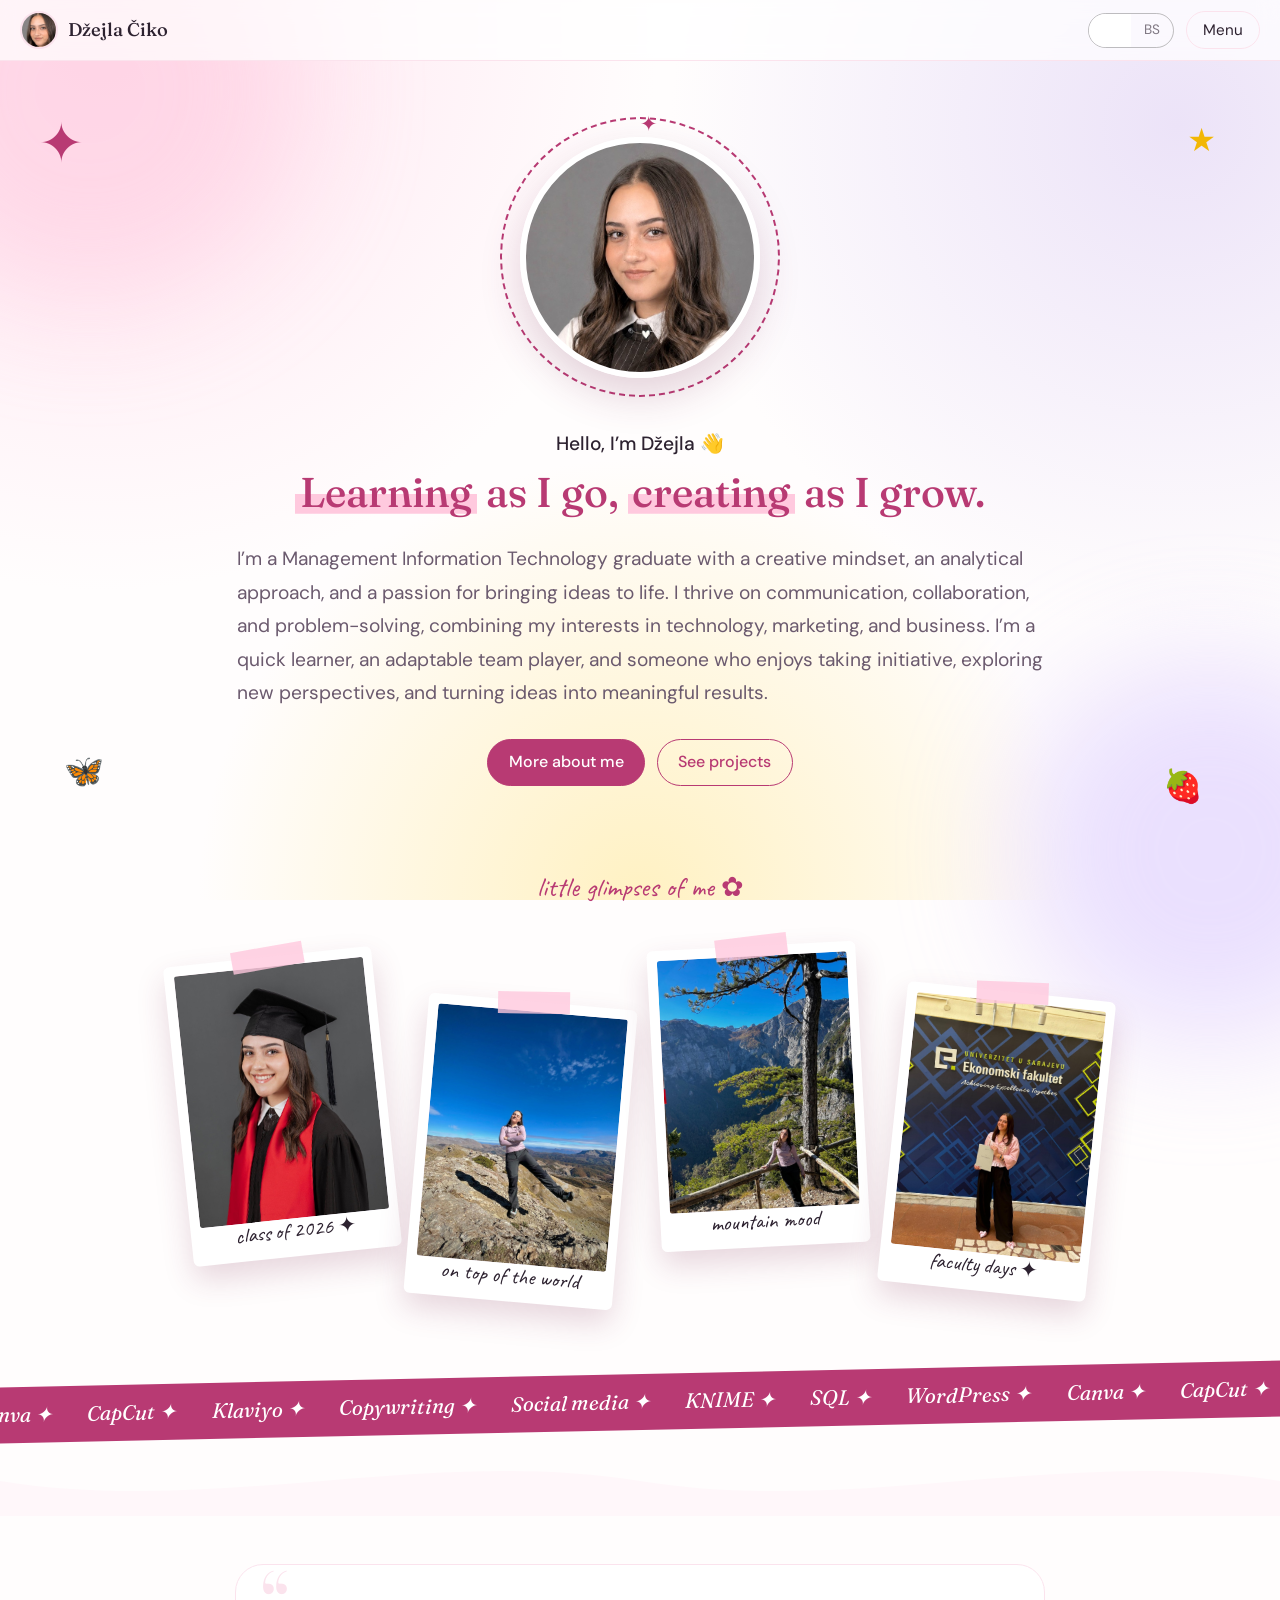
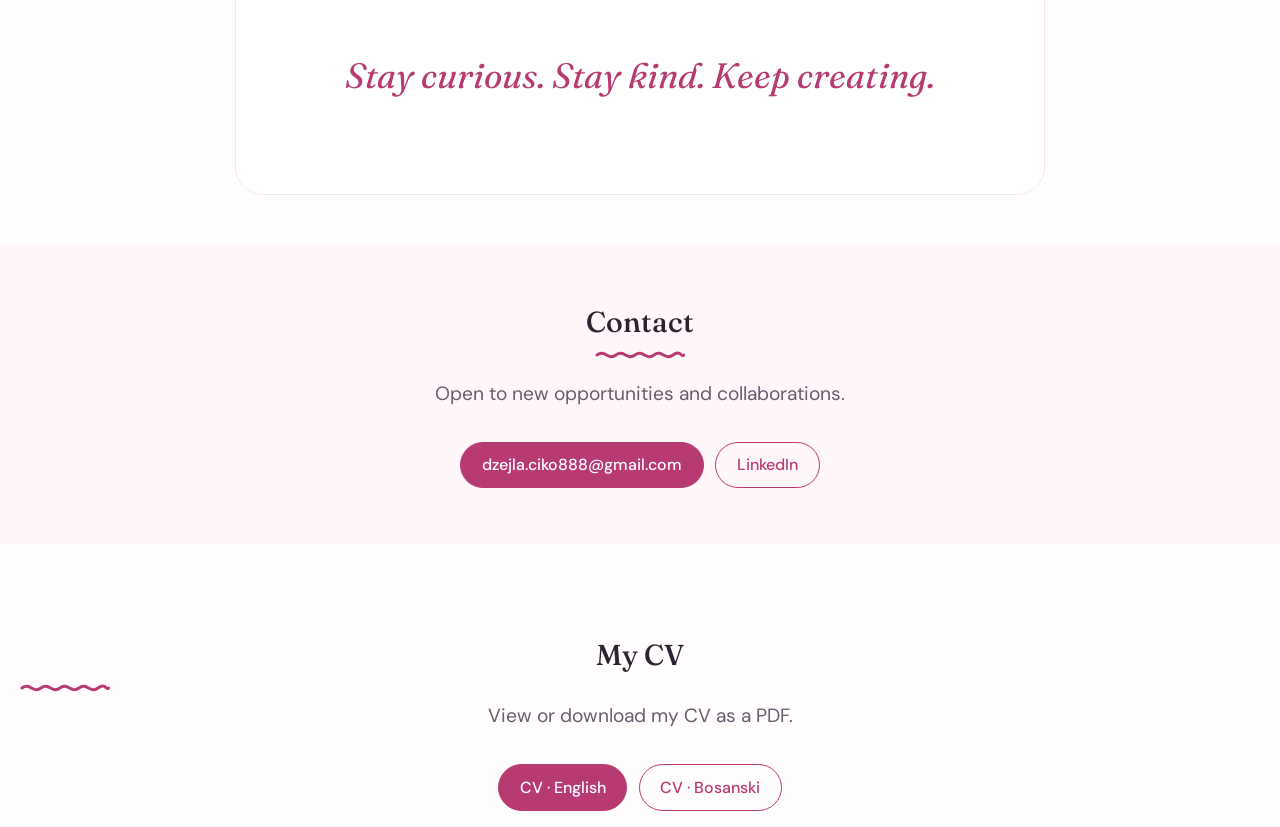
==== commit f497f26c: "finalfinal" ====
--- a/index.html
+++ b/index.html
@@ -100,7 +100,14 @@
       <a class="btn ghost" href="https://www.linkedin.com/in/d%C5%BEejla-%C4%8Diko-9150a7305/" target="_blank" rel="noopener">LinkedIn</a>
     </div>
   </section>
-
+  <section class="cv" id="cv">
+    <h2 data-bs="Moj CV">My CV</h2>
+    <p data-bs="Pogledaj ili preuzmi moj CV u PDF formatu.">View or download my CV as a PDF.</p>
+    <div class="btns">
+      <a class="btn main" href="docs/cv-en.pdf" target="_blank" rel="noopener">CV · English</a>
+      <a class="btn ghost" href="docs/cv-bs.pdf" target="_blank" rel="noopener">CV · Bosanski</a>
+    </div>
+  </section>
   <script src="lang.js" defer></script>
   <script src="script.js" defer></script>
 </body>
--- a/style.css
+++ b/style.css
@@ -1019,4 +1019,7 @@
 .lang-opt { padding: .35rem .8rem; border: 0; background: transparent; color: inherit; font: inherit; font-size: .85rem; cursor: pointer; opacity: .6; }
 .lang-opt:hover { opacity: 1; }
 .lang-opt[aria-pressed="true"] { background: currentColor; opacity: 1; }
-.lang-opt[aria-pressed="true"] { color: #fff; }+.lang-opt[aria-pressed="true"] { color: #fff; }
+.cv { text-align: center; padding: 3rem 1.25rem 1rem; }
+.cv h2 { margin-bottom: .5rem; }
+.cv p { margin: 0 auto 1.25rem; max-width: 36rem; }
